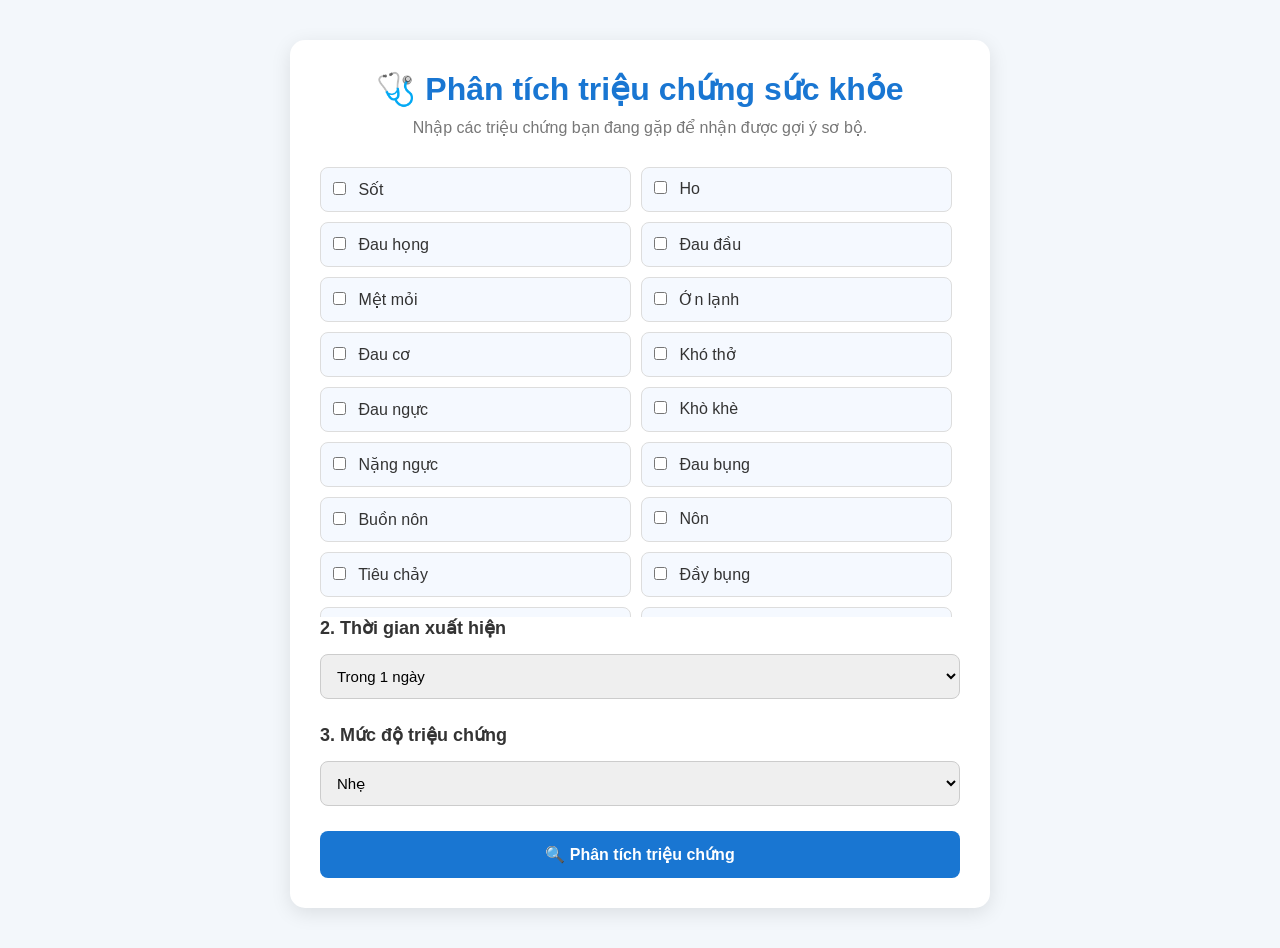
==== Phân tích triệu chứng/index.html @ 2ee9d718 "Add files via upload" ====
<!doctype html>
<html lang="vi">
  <head>
    <meta charset="UTF-8" />
    <meta name="viewport" content="width=device-width, initial-scale=1.0" />

    <title>Phân tích triệu chứng</title>

    <link rel="stylesheet" href="style.css" />
  </head>

  <body>
    <div class="container">
      <h1>🩺 Phân tích triệu chứng sức khỏe</h1>

      <p class="description">
        Nhập các triệu chứng bạn đang gặp để nhận được gợi ý sơ bộ.
      </p>

      <!-- Nhập triệu chứng -->
      <div class="symptoms">
        <label><input type="checkbox" value="sốt" /> Sốt</label>
        <label><input type="checkbox" value="ho" /> Ho</label>
        <label><input type="checkbox" value="đau họng" /> Đau họng</label>
        <label><input type="checkbox" value="đau đầu" /> Đau đầu</label>
        <label><input type="checkbox" value="mệt mỏi" /> Mệt mỏi</label>
        <label><input type="checkbox" value="ớn lạnh" /> Ớn lạnh</label>
        <label><input type="checkbox" value="đau cơ" /> Đau cơ</label>
        <label><input type="checkbox" value="khó thở" /> Khó thở</label>
        <label><input type="checkbox" value="đau ngực" /> Đau ngực</label>
        <label><input type="checkbox" value="khò khè" /> Khò khè</label>
        <label><input type="checkbox" value="nặng ngực" /> Nặng ngực</label>
        <label><input type="checkbox" value="đau bụng" /> Đau bụng</label>
        <label><input type="checkbox" value="buồn nôn" /> Buồn nôn</label>
        <label><input type="checkbox" value="nôn" /> Nôn</label>
        <label><input type="checkbox" value="tiêu chảy" /> Tiêu chảy</label>
        <label><input type="checkbox" value="đầy bụng" /> Đầy bụng</label>
        <label><input type="checkbox" value="chán ăn" /> Chán ăn</label>
        <label><input type="checkbox" value="táo bón" /> Táo bón</label>
        <label><input type="checkbox" value="ợ chua" /> Ợ chua</label>
        <label><input type="checkbox" value="ợ nóng" /> Ợ nóng</label>
        <label><input type="checkbox" value="vàng da" /> Vàng da</label>
        <label><input type="checkbox" value="tiểu buốt" /> Tiểu buốt</label>
        <label><input type="checkbox" value="tiểu ra máu" /> Tiểu ra máu</label>
        <label
          ><input type="checkbox" value="tiểu nhiều lần" /> Tiểu nhiều
          lần</label
        >
        <label
          ><input type="checkbox" value="đau bụng dưới" /> Đau bụng dưới</label
        >
        <label><input type="checkbox" value="sốt nhẹ" /> Sốt nhẹ</label>
        <label><input type="checkbox" value="nghẹt mũi" /> Nghẹt mũi</label>
        <label><input type="checkbox" value="sổ mũi" /> Sổ mũi</label>
        <label><input type="checkbox" value="đau mặt" /> Đau mặt</label>
        <label><input type="checkbox" value="đau khớp" /> Đau khớp</label>
        <label><input type="checkbox" value="sưng khớp" /> Sưng khớp</label>
        <label><input type="checkbox" value="cứng khớp" /> Cứng khớp</label>
        <label
          ><input type="checkbox" value="dễ gãy xương" /> Dễ gãy xương</label
        >
        <label><input type="checkbox" value="chóng mặt" /> Chóng mặt</label>
        <label><input type="checkbox" value="da xanh xao" /> Da xanh xao</label>
        <label
          ><input type="checkbox" value="khát nước nhiều" /> Khát nước
          nhiều</label
        >
        <label><input type="checkbox" value="mờ mắt" /> Mờ mắt</label>
        <label
          ><input type="checkbox" value="tim đập nhanh" /> Tim đập nhanh</label
        >
        <label
          ><input type="checkbox" value="yếu liệt tay chân" /> Yếu liệt tay
          chân</label
        >
        <label><input type="checkbox" value="nói khó" /> Nói khó</label>
        <label><input type="checkbox" value="méo miệng" /> Méo miệng</label>
        <label
          ><input type="checkbox" value="đau đầu dữ dội" /> Đau đầu dữ
          dội</label
        >
        <label><input type="checkbox" value="buồn bã" /> Buồn bã</label>
        <label><input type="checkbox" value="mất ngủ" /> Mất ngủ</label>
        <label
          ><input type="checkbox" value="mất hứng thú" /> Mất hứng thú</label
        >
        <label><input type="checkbox" value="bồn chồn" /> Bồn chồn</label>
        <label><input type="checkbox" value="ngứa" /> Ngứa</label>
        <label><input type="checkbox" value="phát ban" /> Phát ban</label>
        <label><input type="checkbox" value="đỏ da" /> Đỏ da</label>
        <label><input type="checkbox" value="khô da" /> Khô da</label>
        <label><input type="checkbox" value="mụn nước" /> Mụn nước</label>
        <label><input type="checkbox" value="đau rát" /> Đau rát</label>
        <label><input type="checkbox" value="da khô" /> Da khô</label>
        <label><input type="checkbox" value="rụng tóc" /> Rụng tóc</label>
        <label
          ><input type="checkbox" value="lạnh tay chân" /> Lạnh tay chân</label
        >
        <label><input type="checkbox" value="run tay" /> Run tay</label>
        <label><input type="checkbox" value="khó ngủ" /> Khó ngủ</label>
        <label><input type="checkbox" value="khàn tiếng" /> Khàn tiếng</label>
        <label><input type="checkbox" value="đau lưng" /> Đau lưng</label>
        <label><input type="checkbox" value="đau cổ" /> Đau cổ</label>
        <label><input type="checkbox" value="đau mắt" /> Đau mắt</label>
        <label><input type="checkbox" value="đau tai" /> Đau tai</label>
      </div>

      <!-- Thời gian -->
      <div class="section">
        <h2>2. Thời gian xuất hiện</h2>

        <select id="duration">
          <option value="1">Trong 1 ngày</option>
          <option value="2">2 - 3 ngày</option>
          <option value="4">4 - 7 ngày</option>
          <option value="8">Trên 7 ngày</option>
        </select>
      </div>

      <!-- Mức độ -->
      <div class="section">
        <h2>3. Mức độ triệu chứng</h2>

        <select id="severity">
          <option value="nhẹ">Nhẹ</option>
          <option value="vừa">Vừa</option>
          <option value="nặng">Nặng</option>
        </select>
      </div>

      <!-- Nút -->
      <button onclick="analyzeSymptoms()">🔍 Phân tích triệu chứng</button>

      <!-- Kết quả -->
      <div id="result" class="result"></div>
    </div>

    <script src="script.js"></script>
  </body>
</html>
---- Phân tích triệu chứng/style.css ----
* {
  margin: 0;
  padding: 0;
  box-sizing: border-box;
}

body {
  font-family: Arial, sans-serif;
  background: #f3f7fb;
  color: #333;
}

.container {
  width: 700px;
  max-width: 90%;
  margin: 40px auto;
  background: white;
  padding: 30px;
  border-radius: 15px;
  box-shadow: 0 5px 20px rgba(0, 0, 0, 0.1);
}

h1 {
  text-align: center;
  color: #1976d2;
  margin-bottom: 10px;
}

.description {
  text-align: center;
  color: #777;
  margin-bottom: 30px;
}

.section {
  margin-bottom: 25px;
}

.section h2 {
  font-size: 18px;
  margin-bottom: 15px;
  color: #333;
}

.symptoms {
  display: grid;
  grid-template-columns: 1fr 1fr;
  gap: 10px;
  max-height: 450px;
  overflow-y: auto;
  padding-right: 8px;
}

.symptoms label {
  padding: 12px;
  background: #f5f9ff;
  border: 1px solid #ddd;
  border-radius: 8px;
  cursor: pointer;
}

.symptoms label:hover {
  background: #e8f2ff;
}

input[type="checkbox"] {
  margin-right: 8px;
}

select {
  width: 100%;
  padding: 12px;
  border: 1px solid #ccc;
  border-radius: 8px;
  font-size: 15px;
}

button {
  width: 100%;
  padding: 14px;
  border: none;
  border-radius: 8px;
  background: #1976d2;
  color: white;
  font-size: 16px;
  font-weight: bold;
  cursor: pointer;
}

button:hover {
  background: #125ca3;
}

.result {
  margin-top: 25px;
  padding: 20px;
  background: #f5f9ff;
  border-radius: 10px;
  display: none;
}

.result h2 {
  color: #1976d2;
  margin-bottom: 15px;
}

.result h3 {
  margin-top: 15px;
  margin-bottom: 8px;
}

.result ul {
  margin-left: 20px;
}

.warning {
  margin-top: 20px;
  padding: 15px;
  background: #fff3cd;
  border-radius: 8px;
  color: #856404;
}
.reload {
  margin-top: 20px;
  width: 100%;
  padding: 12px;
  border: none;
  border-radius: 8px;
  background: #ff9800; /* màu cam nổi bật */
  color: white;
  font-size: 16px;
  font-weight: bold;
  cursor: pointer;
  transition: background 0.3s ease;
}

.reload:hover {
  background: #e68900; /* màu cam đậm hơn khi hover */
}
.disabled-symptom {
  opacity: 0.5;
  pointer-events: none;
  text-decoration: line-through; /* gạch ngang chữ */
}
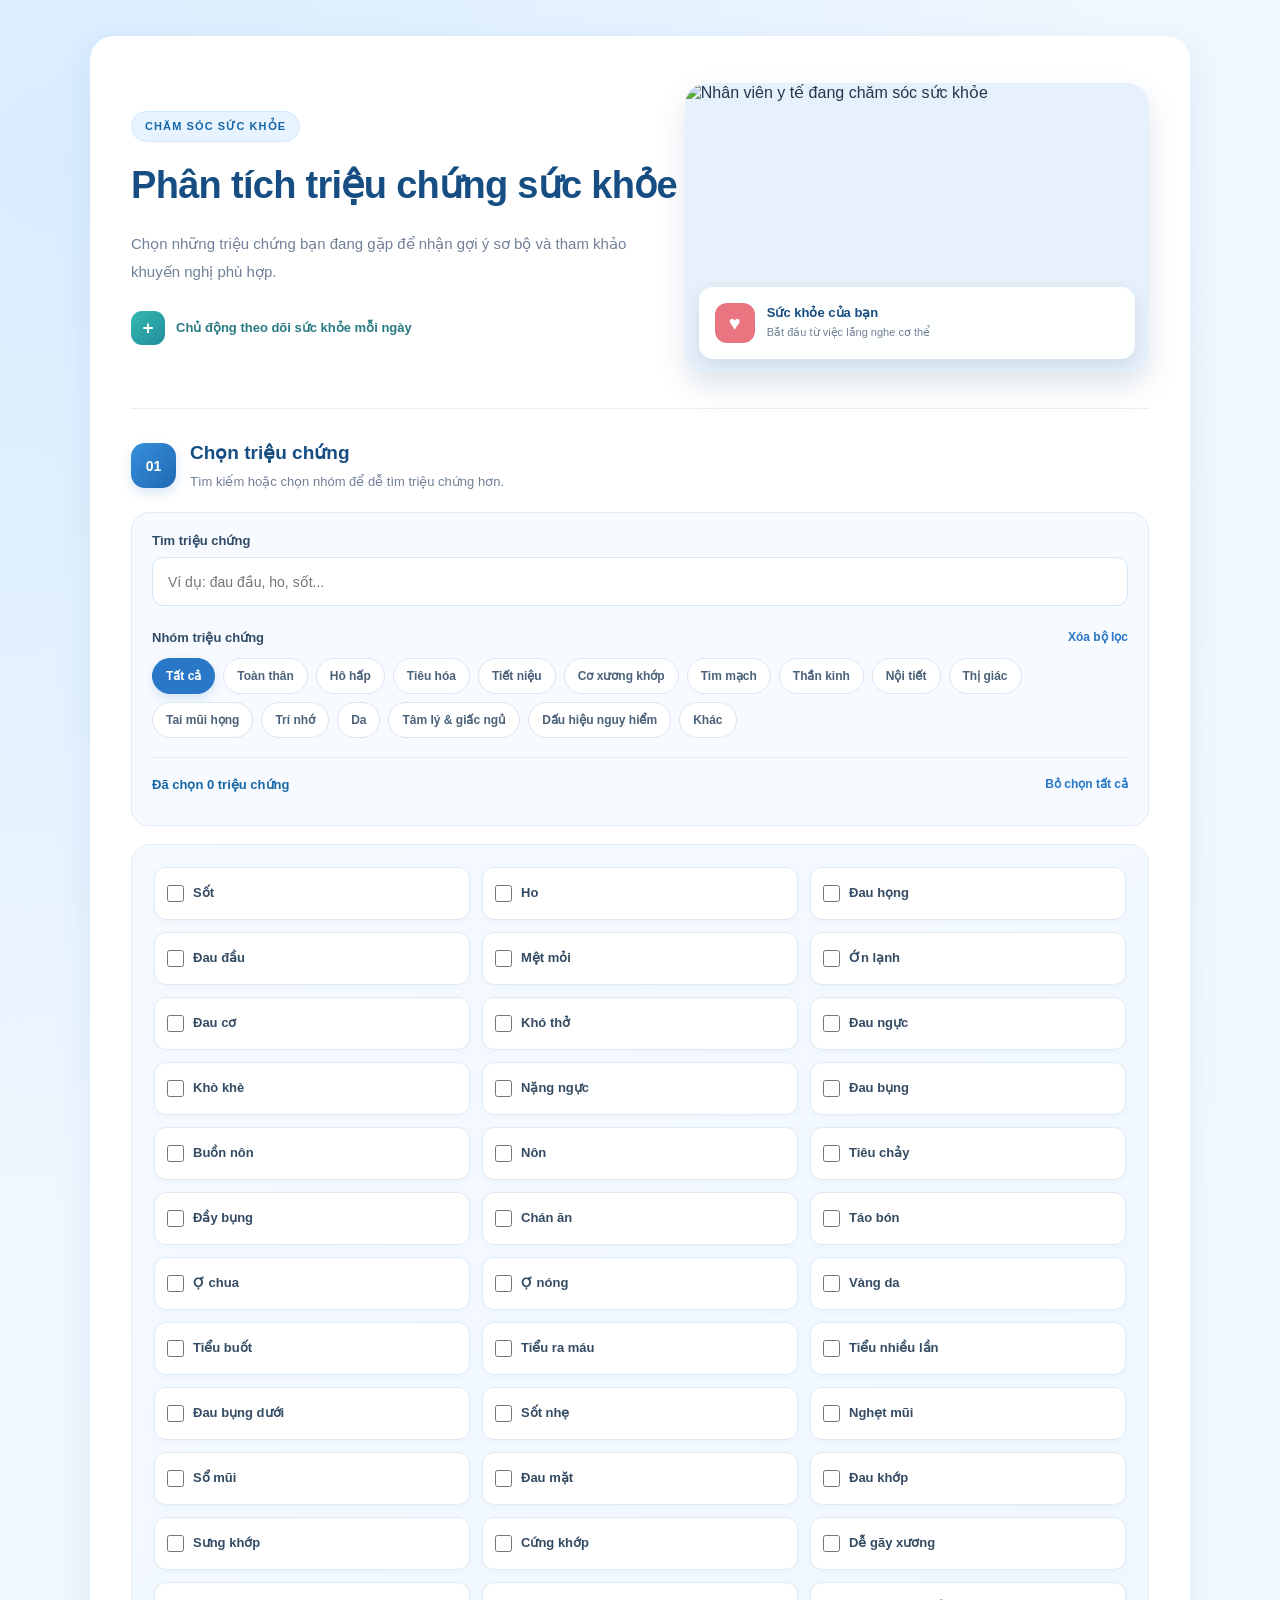
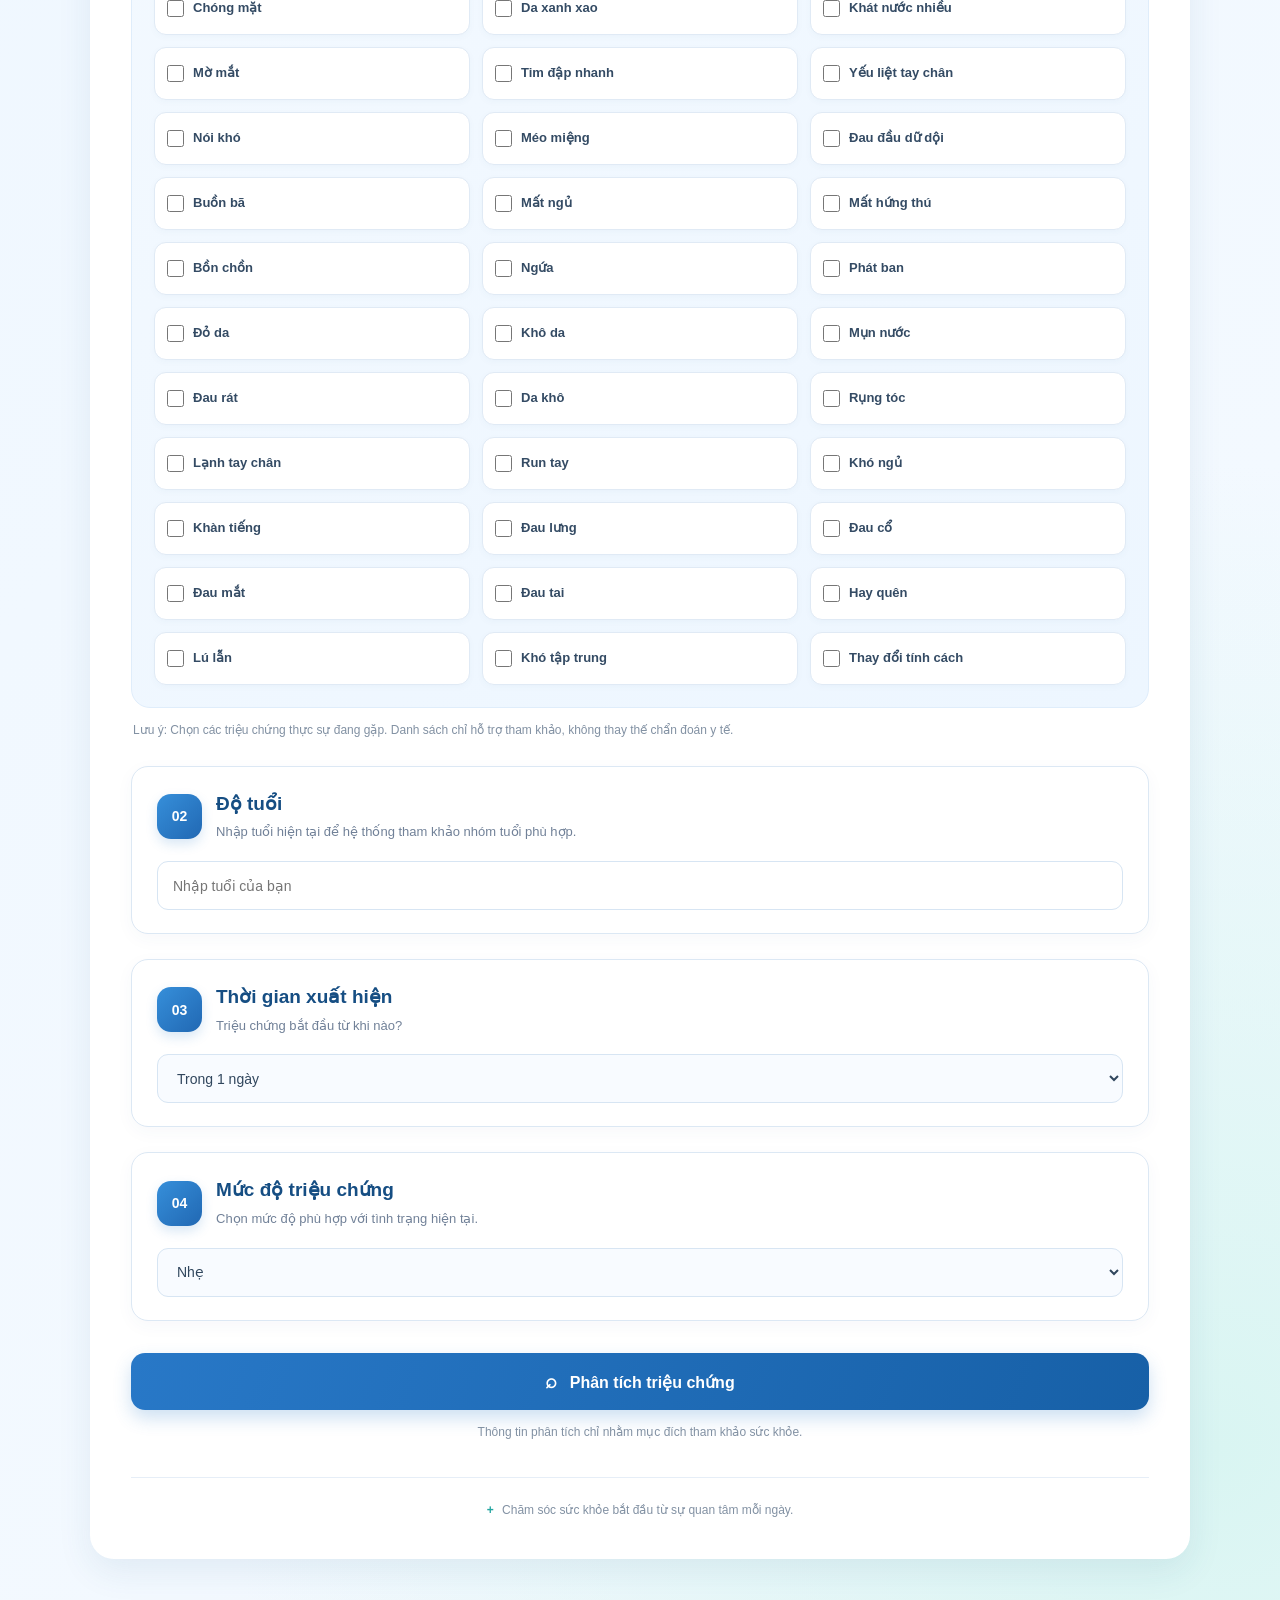
==== commit 22d1b44c: "Update symptom analysis and add introduction page" ====
--- a/Phân tích triệu chứng/index.html
+++ b/Phân tích triệu chứng/index.html
@@ -3,138 +3,661 @@
   <head>
     <meta charset="UTF-8" />
     <meta name="viewport" content="width=device-width, initial-scale=1.0" />
-
-    <title>Phân tích triệu chứng</title>
-
+    <title>Phân tích triệu chứng sức khỏe</title>
     <link rel="stylesheet" href="style.css" />
   </head>
+  <body>
+    <main class="container">
+      <section class="hero">
+        <div class="hero-content">
+          <span class="hero-badge">CHĂM SÓC SỨC KHỎE</span>
+          <h1>Phân tích triệu chứng sức khỏe</h1>
+          <p class="description">
+            Chọn những triệu chứng bạn đang gặp để nhận gợi ý sơ bộ và tham khảo
+            khuyến nghị phù hợp.
+          </p>
+          <div class="hero-note">
+            <span class="note-icon">+</span
+            ><span>Chủ động theo dõi sức khỏe mỗi ngày</span>
+          </div>
+        </div>
+        <div class="hero-image">
+          <img
+            src="https://images.unsplash.com/photo-1576091160399-112ba8d25d1d?auto=format&fit=crop&w=1000&q=85"
+            alt="Nhân viên y tế đang chăm sóc sức khỏe"
+          />
+          <div class="image-caption">
+            <span class="caption-icon">♥</span>
+            <div>
+              <strong>Sức khỏe của bạn</strong>
+              <p>Bắt đầu từ việc lắng nghe cơ thể</p>
+            </div>
+          </div>
+        </div>
+      </section>
 
-  <body>
-    <div class="container">
-      <h1>🩺 Phân tích triệu chứng sức khỏe</h1>
+      <section class="form-section" id="symptomSection">
+        <div class="section-heading">
+          <span class="heading-number">01</span>
+          <div>
+            <h2>Chọn triệu chứng</h2>
+            <p>Tìm kiếm hoặc chọn nhóm để dễ tìm triệu chứng hơn.</p>
+          </div>
+        </div>
+        <div class="symptom-tools">
+          <label class="search-label" for="symptomSearch"
+            >Tìm triệu chứng</label
+          >
+          <input
+            id="symptomSearch"
+            class="symptom-search"
+            type="search"
+            placeholder="Ví dụ: đau đầu, ho, sốt..."
+            autocomplete="off"
+          />
+          <div class="filter-heading">
+            <span>Nhóm triệu chứng</span
+            ><button type="button" id="clearFilters" class="text-button">
+              Xóa bộ lọc
+            </button>
+          </div>
+          <div
+            class="category-filters"
+            id="categoryFilters"
+            aria-label="Lọc theo nhóm triệu chứng"
+          >
+            <button
+              type="button"
+              class="category-chip active"
+              data-category="Tất cả"
+            >
+              Tất cả
+            </button>
+            <button
+              type="button"
+              class="category-chip"
+              data-category="Toàn thân"
+            >
+              Toàn thân
+            </button>
+            <button type="button" class="category-chip" data-category="Hô hấp">
+              Hô hấp
+            </button>
+            <button
+              type="button"
+              class="category-chip"
+              data-category="Tiêu hóa"
+            >
+              Tiêu hóa
+            </button>
+            <button
+              type="button"
+              class="category-chip"
+              data-category="Tiết niệu"
+            >
+              Tiết niệu
+            </button>
+            <button
+              type="button"
+              class="category-chip"
+              data-category="Cơ xương khớp"
+            >
+              Cơ xương khớp
+            </button>
+            <button
+              type="button"
+              class="category-chip"
+              data-category="Tim mạch"
+            >
+              Tim mạch
+            </button>
+            <button
+              type="button"
+              class="category-chip"
+              data-category="Thần kinh"
+            >
+              Thần kinh
+            </button>
+            <button
+              type="button"
+              class="category-chip"
+              data-category="Nội tiết"
+            >
+              Nội tiết
+            </button>
+            <button
+              type="button"
+              class="category-chip"
+              data-category="Thị giác"
+            >
+              Thị giác
+            </button>
+            <button
+              type="button"
+              class="category-chip"
+              data-category="Tai mũi họng"
+            >
+              Tai mũi họng
+            </button>
+            <button type="button" class="category-chip" data-category="Trí nhớ">
+              Trí nhớ
+            </button>
+            <button type="button" class="category-chip" data-category="Da">
+              Da
+            </button>
+            <button
+              type="button"
+              class="category-chip"
+              data-category="Tâm lý &amp; giấc ngủ"
+            >
+              Tâm lý &amp; giấc ngủ
+            </button>
+            <button
+              type="button"
+              class="category-chip"
+              data-category="Dấu hiệu nguy hiểm"
+            >
+              Dấu hiệu nguy hiểm
+            </button>
+            <button type="button" class="category-chip" data-category="Khác">
+              Khác
+            </button>
+          </div>
+          <div class="selection-summary">
+            <span id="selectedCount">Đã chọn 0 triệu chứng</span
+            ><button type="button" id="clearSelected" class="text-button">
+              Bỏ chọn tất cả
+            </button>
+          </div>
+          <div id="selectedTags" class="selected-tags" aria-live="polite"></div>
+        </div>
+        <div class="symptoms" id="symptomsList">
+          <label
+            class="symptom-card"
+            data-category="Toàn thân"
+            data-search="sốt"
+            ><input type="checkbox" value="sốt" /> <span>Sốt</span></label
+          >
+          <label class="symptom-card" data-category="Hô hấp" data-search="ho"
+            ><input type="checkbox" value="ho" /> <span>Ho</span></label
+          >
+          <label
+            class="symptom-card"
+            data-category="Hô hấp"
+            data-search="đau họng"
+            ><input type="checkbox" value="đau họng" />
+            <span>Đau họng</span></label
+          >
+          <label
+            class="symptom-card"
+            data-category="Thần kinh"
+            data-search="đau đầu"
+            ><input type="checkbox" value="đau đầu" />
+            <span>Đau đầu</span></label
+          >
+          <label
+            class="symptom-card"
+            data-category="Toàn thân"
+            data-search="mệt mỏi"
+            ><input type="checkbox" value="mệt mỏi" />
+            <span>Mệt mỏi</span></label
+          >
+          <label
+            class="symptom-card"
+            data-category="Toàn thân"
+            data-search="ớn lạnh"
+            ><input type="checkbox" value="ớn lạnh" />
+            <span>Ớn lạnh</span></label
+          >
+          <label
+            class="symptom-card"
+            data-category="Cơ xương khớp"
+            data-search="đau cơ"
+            ><input type="checkbox" value="đau cơ" /> <span>Đau cơ</span></label
+          >
+          <label
+            class="symptom-card"
+            data-category="Hô hấp"
+            data-search="khó thở"
+            ><input type="checkbox" value="khó thở" />
+            <span>Khó thở</span></label
+          >
+          <label
+            class="symptom-card"
+            data-category="Tim mạch"
+            data-search="đau ngực"
+            ><input type="checkbox" value="đau ngực" />
+            <span>Đau ngực</span></label
+          >
+          <label
+            class="symptom-card"
+            data-category="Hô hấp"
+            data-search="khò khè"
+            ><input type="checkbox" value="khò khè" />
+            <span>Khò khè</span></label
+          >
+          <label
+            class="symptom-card"
+            data-category="Hô hấp"
+            data-search="nặng ngực"
+            ><input type="checkbox" value="nặng ngực" />
+            <span>Nặng ngực</span></label
+          >
+          <label
+            class="symptom-card"
+            data-category="Tiêu hóa"
+            data-search="đau bụng"
+            ><input type="checkbox" value="đau bụng" />
+            <span>Đau bụng</span></label
+          >
+          <label
+            class="symptom-card"
+            data-category="Tiêu hóa"
+            data-search="buồn nôn"
+            ><input type="checkbox" value="buồn nôn" />
+            <span>Buồn nôn</span></label
+          >
+          <label class="symptom-card" data-category="Tiêu hóa" data-search="nôn"
+            ><input type="checkbox" value="nôn" /> <span>Nôn</span></label
+          >
+          <label
+            class="symptom-card"
+            data-category="Tiêu hóa"
+            data-search="tiêu chảy"
+            ><input type="checkbox" value="tiêu chảy" />
+            <span>Tiêu chảy</span></label
+          >
+          <label
+            class="symptom-card"
+            data-category="Tiêu hóa"
+            data-search="đầy bụng"
+            ><input type="checkbox" value="đầy bụng" />
+            <span>Đầy bụng</span></label
+          >
+          <label
+            class="symptom-card"
+            data-category="Tiêu hóa"
+            data-search="chán ăn"
+            ><input type="checkbox" value="chán ăn" />
+            <span>Chán ăn</span></label
+          >
+          <label
+            class="symptom-card"
+            data-category="Tiêu hóa"
+            data-search="táo bón"
+            ><input type="checkbox" value="táo bón" />
+            <span>Táo bón</span></label
+          >
+          <label
+            class="symptom-card"
+            data-category="Tiêu hóa"
+            data-search="ợ chua"
+            ><input type="checkbox" value="ợ chua" /> <span>Ợ chua</span></label
+          >
+          <label
+            class="symptom-card"
+            data-category="Tiêu hóa"
+            data-search="ợ nóng"
+            ><input type="checkbox" value="ợ nóng" /> <span>Ợ nóng</span></label
+          >
+          <label
+            class="symptom-card"
+            data-category="Toàn thân"
+            data-search="vàng da"
+            ><input type="checkbox" value="vàng da" />
+            <span>Vàng da</span></label
+          >
+          <label
+            class="symptom-card"
+            data-category="Tiết niệu"
+            data-search="tiểu buốt"
+            ><input type="checkbox" value="tiểu buốt" />
+            <span>Tiểu buốt</span></label
+          >
+          <label
+            class="symptom-card"
+            data-category="Tiết niệu"
+            data-search="tiểu ra máu"
+            ><input type="checkbox" value="tiểu ra máu" />
+            <span>Tiểu ra máu</span></label
+          >
+          <label
+            class="symptom-card"
+            data-category="Tiết niệu"
+            data-search="tiểu nhiều lần"
+            ><input type="checkbox" value="tiểu nhiều lần" />
+            <span>Tiểu nhiều lần</span></label
+          >
+          <label
+            class="symptom-card"
+            data-category="Tiết niệu"
+            data-search="đau bụng dưới"
+            ><input type="checkbox" value="đau bụng dưới" />
+            <span>Đau bụng dưới</span></label
+          >
+          <label
+            class="symptom-card"
+            data-category="Toàn thân"
+            data-search="sốt nhẹ"
+            ><input type="checkbox" value="sốt nhẹ" />
+            <span>Sốt nhẹ</span></label
+          >
+          <label
+            class="symptom-card"
+            data-category="Hô hấp"
+            data-search="nghẹt mũi"
+            ><input type="checkbox" value="nghẹt mũi" />
+            <span>Nghẹt mũi</span></label
+          >
+          <label
+            class="symptom-card"
+            data-category="Hô hấp"
+            data-search="sổ mũi"
+            ><input type="checkbox" value="sổ mũi" /> <span>Sổ mũi</span></label
+          >
+          <label
+            class="symptom-card"
+            data-category="Hô hấp"
+            data-search="đau mặt"
+            ><input type="checkbox" value="đau mặt" />
+            <span>Đau mặt</span></label
+          >
+          <label
+            class="symptom-card"
+            data-category="Cơ xương khớp"
+            data-search="đau khớp"
+            ><input type="checkbox" value="đau khớp" />
+            <span>Đau khớp</span></label
+          >
+          <label
+            class="symptom-card"
+            data-category="Cơ xương khớp"
+            data-search="sưng khớp"
+            ><input type="checkbox" value="sưng khớp" />
+            <span>Sưng khớp</span></label
+          >
+          <label
+            class="symptom-card"
+            data-category="Cơ xương khớp"
+            data-search="cứng khớp"
+            ><input type="checkbox" value="cứng khớp" />
+            <span>Cứng khớp</span></label
+          >
+          <label
+            class="symptom-card"
+            data-category="Cơ xương khớp"
+            data-search="dễ gãy xương"
+            ><input type="checkbox" value="dễ gãy xương" />
+            <span>Dễ gãy xương</span></label
+          >
+          <label
+            class="symptom-card"
+            data-category="Thần kinh"
+            data-search="chóng mặt"
+            ><input type="checkbox" value="chóng mặt" />
+            <span>Chóng mặt</span></label
+          >
+          <label
+            class="symptom-card"
+            data-category="Toàn thân"
+            data-search="da xanh xao"
+            ><input type="checkbox" value="da xanh xao" />
+            <span>Da xanh xao</span></label
+          >
+          <label
+            class="symptom-card"
+            data-category="Nội tiết"
+            data-search="khát nước nhiều"
+            ><input type="checkbox" value="khát nước nhiều" />
+            <span>Khát nước nhiều</span></label
+          >
+          <label
+            class="symptom-card"
+            data-category="Thị giác"
+            data-search="mờ mắt"
+            ><input type="checkbox" value="mờ mắt" /> <span>Mờ mắt</span></label
+          >
+          <label
+            class="symptom-card"
+            data-category="Tim mạch"
+            data-search="tim đập nhanh"
+            ><input type="checkbox" value="tim đập nhanh" />
+            <span>Tim đập nhanh</span></label
+          >
+          <label
+            class="symptom-card"
+            data-category="Dấu hiệu nguy hiểm"
+            data-search="yếu liệt tay chân"
+            ><input type="checkbox" value="yếu liệt tay chân" />
+            <span>Yếu liệt tay chân</span></label
+          >
+          <label
+            class="symptom-card"
+            data-category="Dấu hiệu nguy hiểm"
+            data-search="nói khó"
+            ><input type="checkbox" value="nói khó" />
+            <span>Nói khó</span></label
+          >
+          <label
+            class="symptom-card"
+            data-category="Dấu hiệu nguy hiểm"
+            data-search="méo miệng"
+            ><input type="checkbox" value="méo miệng" />
+            <span>Méo miệng</span></label
+          >
+          <label
+            class="symptom-card"
+            data-category="Dấu hiệu nguy hiểm"
+            data-search="đau đầu dữ dội"
+            ><input type="checkbox" value="đau đầu dữ dội" />
+            <span>Đau đầu dữ dội</span></label
+          >
+          <label
+            class="symptom-card"
+            data-category="Tâm lý & giấc ngủ"
+            data-search="buồn bã"
+            ><input type="checkbox" value="buồn bã" />
+            <span>Buồn bã</span></label
+          >
+          <label
+            class="symptom-card"
+            data-category="Tâm lý & giấc ngủ"
+            data-search="mất ngủ"
+            ><input type="checkbox" value="mất ngủ" />
+            <span>Mất ngủ</span></label
+          >
+          <label
+            class="symptom-card"
+            data-category="Tâm lý & giấc ngủ"
+            data-search="mất hứng thú"
+            ><input type="checkbox" value="mất hứng thú" />
+            <span>Mất hứng thú</span></label
+          >
+          <label
+            class="symptom-card"
+            data-category="Tâm lý & giấc ngủ"
+            data-search="bồn chồn"
+            ><input type="checkbox" value="bồn chồn" />
+            <span>Bồn chồn</span></label
+          >
+          <label class="symptom-card" data-category="Da" data-search="ngứa"
+            ><input type="checkbox" value="ngứa" /> <span>Ngứa</span></label
+          >
+          <label class="symptom-card" data-category="Da" data-search="phát ban"
+            ><input type="checkbox" value="phát ban" />
+            <span>Phát ban</span></label
+          >
+          <label class="symptom-card" data-category="Da" data-search="đỏ da"
+            ><input type="checkbox" value="đỏ da" /> <span>Đỏ da</span></label
+          >
+          <label class="symptom-card" data-category="Da" data-search="khô da"
+            ><input type="checkbox" value="khô da" /> <span>Khô da</span></label
+          >
+          <label class="symptom-card" data-category="Da" data-search="mụn nước"
+            ><input type="checkbox" value="mụn nước" />
+            <span>Mụn nước</span></label
+          >
+          <label class="symptom-card" data-category="Da" data-search="đau rát"
+            ><input type="checkbox" value="đau rát" />
+            <span>Đau rát</span></label
+          >
+          <label class="symptom-card" data-category="Da" data-search="da khô"
+            ><input type="checkbox" value="da khô" /> <span>Da khô</span></label
+          >
+          <label class="symptom-card" data-category="Da" data-search="rụng tóc"
+            ><input type="checkbox" value="rụng tóc" />
+            <span>Rụng tóc</span></label
+          >
+          <label
+            class="symptom-card"
+            data-category="Toàn thân"
+            data-search="lạnh tay chân"
+            ><input type="checkbox" value="lạnh tay chân" />
+            <span>Lạnh tay chân</span></label
+          >
+          <label
+            class="symptom-card"
+            data-category="Thần kinh"
+            data-search="run tay"
+            ><input type="checkbox" value="run tay" />
+            <span>Run tay</span></label
+          >
+          <label
+            class="symptom-card"
+            data-category="Tâm lý & giấc ngủ"
+            data-search="khó ngủ"
+            ><input type="checkbox" value="khó ngủ" />
+            <span>Khó ngủ</span></label
+          >
+          <label
+            class="symptom-card"
+            data-category="Hô hấp"
+            data-search="khàn tiếng"
+            ><input type="checkbox" value="khàn tiếng" />
+            <span>Khàn tiếng</span></label
+          >
+          <label
+            class="symptom-card"
+            data-category="Cơ xương khớp"
+            data-search="đau lưng"
+            ><input type="checkbox" value="đau lưng" />
+            <span>Đau lưng</span></label
+          >
+          <label
+            class="symptom-card"
+            data-category="Cơ xương khớp"
+            data-search="đau cổ"
+            ><input type="checkbox" value="đau cổ" /> <span>Đau cổ</span></label
+          >
+          <label
+            class="symptom-card"
+            data-category="Thị giác"
+            data-search="đau mắt"
+            ><input type="checkbox" value="đau mắt" />
+            <span>Đau mắt</span></label
+          >
+          <label
+            class="symptom-card"
+            data-category="Tai mũi họng"
+            data-search="đau tai"
+            ><input type="checkbox" value="đau tai" />
+            <span>Đau tai</span></label
+          >
+          <label
+            class="symptom-card"
+            data-category="Trí nhớ"
+            data-search="hay quên"
+            ><input type="checkbox" value="hay quên" />
+            <span>Hay quên</span></label
+          >
+          <label
+            class="symptom-card"
+            data-category="Trí nhớ"
+            data-search="lú lẫn"
+            ><input type="checkbox" value="lú lẫn" /> <span>Lú lẫn</span></label
+          >
+          <label
+            class="symptom-card"
+            data-category="Trí nhớ"
+            data-search="khó tập trung"
+            ><input type="checkbox" value="khó tập trung" />
+            <span>Khó tập trung</span></label
+          >
+          <label
+            class="symptom-card"
+            data-category="Trí nhớ"
+            data-search="thay đổi tính cách"
+            ><input type="checkbox" value="thay đổi tính cách" />
+            <span>Thay đổi tính cách</span></label
+          >
+        </div>
+        <p id="noSymptomsFound" class="empty-search" hidden>
+          Không tìm thấy triệu chứng phù hợp. Hãy thử từ khóa khác hoặc chọn
+          nhóm “Tất cả”.
+        </p>
+        <p class="symptom-help">
+          Lưu ý: Chọn các triệu chứng thực sự đang gặp. Danh sách chỉ hỗ trợ
+          tham khảo, không thay thế chẩn đoán y tế.
+        </p>
+      </section>
 
-      <p class="description">
-        Nhập các triệu chứng bạn đang gặp để nhận được gợi ý sơ bộ.
-      </p>
-
-      <!-- Nhập triệu chứng -->
-      <div class="symptoms">
-        <label><input type="checkbox" value="sốt" /> Sốt</label>
-        <label><input type="checkbox" value="ho" /> Ho</label>
-        <label><input type="checkbox" value="đau họng" /> Đau họng</label>
-        <label><input type="checkbox" value="đau đầu" /> Đau đầu</label>
-        <label><input type="checkbox" value="mệt mỏi" /> Mệt mỏi</label>
-        <label><input type="checkbox" value="ớn lạnh" /> Ớn lạnh</label>
-        <label><input type="checkbox" value="đau cơ" /> Đau cơ</label>
-        <label><input type="checkbox" value="khó thở" /> Khó thở</label>
-        <label><input type="checkbox" value="đau ngực" /> Đau ngực</label>
-        <label><input type="checkbox" value="khò khè" /> Khò khè</label>
-        <label><input type="checkbox" value="nặng ngực" /> Nặng ngực</label>
-        <label><input type="checkbox" value="đau bụng" /> Đau bụng</label>
-        <label><input type="checkbox" value="buồn nôn" /> Buồn nôn</label>
-        <label><input type="checkbox" value="nôn" /> Nôn</label>
-        <label><input type="checkbox" value="tiêu chảy" /> Tiêu chảy</label>
-        <label><input type="checkbox" value="đầy bụng" /> Đầy bụng</label>
-        <label><input type="checkbox" value="chán ăn" /> Chán ăn</label>
-        <label><input type="checkbox" value="táo bón" /> Táo bón</label>
-        <label><input type="checkbox" value="ợ chua" /> Ợ chua</label>
-        <label><input type="checkbox" value="ợ nóng" /> Ợ nóng</label>
-        <label><input type="checkbox" value="vàng da" /> Vàng da</label>
-        <label><input type="checkbox" value="tiểu buốt" /> Tiểu buốt</label>
-        <label><input type="checkbox" value="tiểu ra máu" /> Tiểu ra máu</label>
-        <label
-          ><input type="checkbox" value="tiểu nhiều lần" /> Tiểu nhiều
-          lần</label
-        >
-        <label
-          ><input type="checkbox" value="đau bụng dưới" /> Đau bụng dưới</label
-        >
-        <label><input type="checkbox" value="sốt nhẹ" /> Sốt nhẹ</label>
-        <label><input type="checkbox" value="nghẹt mũi" /> Nghẹt mũi</label>
-        <label><input type="checkbox" value="sổ mũi" /> Sổ mũi</label>
-        <label><input type="checkbox" value="đau mặt" /> Đau mặt</label>
-        <label><input type="checkbox" value="đau khớp" /> Đau khớp</label>
-        <label><input type="checkbox" value="sưng khớp" /> Sưng khớp</label>
-        <label><input type="checkbox" value="cứng khớp" /> Cứng khớp</label>
-        <label
-          ><input type="checkbox" value="dễ gãy xương" /> Dễ gãy xương</label
-        >
-        <label><input type="checkbox" value="chóng mặt" /> Chóng mặt</label>
-        <label><input type="checkbox" value="da xanh xao" /> Da xanh xao</label>
-        <label
-          ><input type="checkbox" value="khát nước nhiều" /> Khát nước
-          nhiều</label
-        >
-        <label><input type="checkbox" value="mờ mắt" /> Mờ mắt</label>
-        <label
-          ><input type="checkbox" value="tim đập nhanh" /> Tim đập nhanh</label
-        >
-        <label
-          ><input type="checkbox" value="yếu liệt tay chân" /> Yếu liệt tay
-          chân</label
-        >
-        <label><input type="checkbox" value="nói khó" /> Nói khó</label>
-        <label><input type="checkbox" value="méo miệng" /> Méo miệng</label>
-        <label
-          ><input type="checkbox" value="đau đầu dữ dội" /> Đau đầu dữ
-          dội</label
-        >
-        <label><input type="checkbox" value="buồn bã" /> Buồn bã</label>
-        <label><input type="checkbox" value="mất ngủ" /> Mất ngủ</label>
-        <label
-          ><input type="checkbox" value="mất hứng thú" /> Mất hứng thú</label
-        >
-        <label><input type="checkbox" value="bồn chồn" /> Bồn chồn</label>
-        <label><input type="checkbox" value="ngứa" /> Ngứa</label>
-        <label><input type="checkbox" value="phát ban" /> Phát ban</label>
-        <label><input type="checkbox" value="đỏ da" /> Đỏ da</label>
-        <label><input type="checkbox" value="khô da" /> Khô da</label>
-        <label><input type="checkbox" value="mụn nước" /> Mụn nước</label>
-        <label><input type="checkbox" value="đau rát" /> Đau rát</label>
-        <label><input type="checkbox" value="da khô" /> Da khô</label>
-        <label><input type="checkbox" value="rụng tóc" /> Rụng tóc</label>
-        <label
-          ><input type="checkbox" value="lạnh tay chân" /> Lạnh tay chân</label
-        >
-        <label><input type="checkbox" value="run tay" /> Run tay</label>
-        <label><input type="checkbox" value="khó ngủ" /> Khó ngủ</label>
-        <label><input type="checkbox" value="khàn tiếng" /> Khàn tiếng</label>
-        <label><input type="checkbox" value="đau lưng" /> Đau lưng</label>
-        <label><input type="checkbox" value="đau cổ" /> Đau cổ</label>
-        <label><input type="checkbox" value="đau mắt" /> Đau mắt</label>
-        <label><input type="checkbox" value="đau tai" /> Đau tai</label>
-      </div>
-
-      <!-- Thời gian -->
-      <div class="section">
-        <h2>2. Thời gian xuất hiện</h2>
-
+      <section class="section">
+        <div class="section-heading">
+          <span class="heading-number">02</span>
+          <div>
+            <h2>Độ tuổi</h2>
+            <p>Nhập tuổi hiện tại để hệ thống tham khảo nhóm tuổi phù hợp.</p>
+          </div>
+        </div>
+        <input
+          type="number"
+          id="age"
+          min="0"
+          max="120"
+          placeholder="Nhập tuổi của bạn"
+          required
+        />
+      </section>
+      <section class="section">
+        <div class="section-heading">
+          <span class="heading-number">03</span>
+          <div>
+            <h2>Thời gian xuất hiện</h2>
+            <p>Triệu chứng bắt đầu từ khi nào?</p>
+          </div>
+        </div>
         <select id="duration">
           <option value="1">Trong 1 ngày</option>
           <option value="2">2 - 3 ngày</option>
           <option value="4">4 - 7 ngày</option>
           <option value="8">Trên 7 ngày</option>
         </select>
-      </div>
-
-      <!-- Mức độ -->
-      <div class="section">
-        <h2>3. Mức độ triệu chứng</h2>
-
+      </section>
+      <section class="section">
+        <div class="section-heading">
+          <span class="heading-number">04</span>
+          <div>
+            <h2>Mức độ triệu chứng</h2>
+            <p>Chọn mức độ phù hợp với tình trạng hiện tại.</p>
+          </div>
+        </div>
         <select id="severity">
           <option value="nhẹ">Nhẹ</option>
           <option value="vừa">Vừa</option>
           <option value="nặng">Nặng</option>
         </select>
-      </div>
-
-      <!-- Nút -->
-      <button onclick="analyzeSymptoms()">🔍 Phân tích triệu chứng</button>
-
-      <!-- Kết quả -->
-      <div id="result" class="result"></div>
-    </div>
-
+      </section>
+      <button class="analyze-button" id="analyzeButton" type="button">
+        <span>⌕</span> Phân tích triệu chứng
+      </button>
+      <p class="privacy-note">
+        Thông tin phân tích chỉ nhằm mục đích tham khảo sức khỏe.
+      </p>
+      <div id="result" class="result" aria-live="polite"></div>
+      <footer class="page-footer">
+        <span>+</span> Chăm sóc sức khỏe bắt đầu từ sự quan tâm mỗi ngày.
+      </footer>
+    </main>
     <script src="script.js"></script>
   </body>
 </html>
--- a/Phân tích triệu chứng/style.css
+++ b/Phân tích triệu chứng/style.css
@@ -1,144 +1,855 @@
+/* =====================================
+   1. THIẾT LẬP CHUNG
+===================================== */
+
+:root {
+  --blue-dark: #164e83;
+  --blue-main: #2878c7;
+  --blue-light: #eaf4ff;
+  --teal: #25a6a1;
+  --text-main: #23364d;
+  --text-muted: #718198;
+  --border: #dce8f4;
+  --shadow: 0 12px 35px rgba(38, 87, 135, 0.09);
+}
+
 * {
+  box-sizing: border-box;
+}
+
+html {
+  scroll-behavior: smooth;
+}
+
+body {
   margin: 0;
-  padding: 0;
-  box-sizing: border-box;
-}
-
-body {
-  font-family: Arial, sans-serif;
-  background: #f3f7fb;
-  color: #333;
-}
+  min-height: 100vh;
+  padding: 36px 20px 50px;
+  font-family: "Segoe UI", Arial, sans-serif;
+  color: var(--text-main);
+  background:
+    radial-gradient(circle at 5% 5%, #d9ecff 0, transparent 32%),
+    radial-gradient(circle at 95% 95%, #d9f5f2 0, transparent 30%),
+    linear-gradient(135deg, #edf6ff, #f5faff);
+}
+
+/* =====================================
+   2. KHUNG CHÍNH
+===================================== */
 
 .container {
-  width: 700px;
-  max-width: 90%;
-  margin: 40px auto;
-  background: white;
-  padding: 30px;
-  border-radius: 15px;
-  box-shadow: 0 5px 20px rgba(0, 0, 0, 0.1);
-}
-
-h1 {
-  text-align: center;
-  color: #1976d2;
-  margin-bottom: 10px;
+  width: 100%;
+  max-width: 1100px;
+  margin: 0 auto;
+  padding: 36px 40px;
+  background: #fff;
+  border: 1px solid rgba(255, 255, 255, 0.9);
+  border-radius: 24px;
+  box-shadow: var(--shadow);
+  animation: appear 0.5s ease both;
+}
+
+/* =====================================
+   3. KHU VỰC GIỚI THIỆU VÀ ẢNH
+===================================== */
+
+.hero {
+  display: grid;
+  grid-template-columns: 1fr 0.9fr;
+  align-items: center;
+  gap: 38px;
+  padding: 10px 0 35px;
+  margin-bottom: 30px;
+  border-bottom: 1px solid #e6eef7;
+}
+
+.hero-content {
+  min-width: 0;
+}
+
+.hero-badge {
+  display: inline-block;
+  margin-bottom: 17px;
+  padding: 8px 13px;
+  color: #1767a6;
+  background: #e7f3ff;
+  border: 1px solid #d3e8fb;
+  border-radius: 30px;
+  font-size: 11px;
+  font-weight: 800;
+  letter-spacing: 1.1px;
+}
+
+.hero h1 {
+  margin: 0 0 17px;
+  color: var(--blue-dark);
+  font-size: clamp(28px, 3vw, 38px);
+  line-height: 1.4;
+  letter-spacing: -0.7px;
+  white-space: nowrap;
 }
 
 .description {
-  text-align: center;
-  color: #777;
-  margin-bottom: 30px;
-}
-
+  margin: 0;
+  color: var(--text-muted);
+  font-size: 15px;
+  line-height: 1.9;
+}
+
+.hero-note {
+  display: flex;
+  align-items: center;
+  gap: 11px;
+  margin-top: 24px;
+  color: #287b83;
+  font-size: 13px;
+  font-weight: 650;
+}
+
+.note-icon {
+  display: grid;
+  place-items: center;
+  width: 34px;
+  height: 34px;
+  flex-shrink: 0;
+  color: #fff;
+  background: linear-gradient(135deg, #35b9b0, #218d9c);
+  border-radius: 11px;
+  font-size: 19px;
+}
+
+.hero-image {
+  position: relative;
+  min-width: 0;
+}
+
+.hero-image > img {
+  display: block;
+  width: 100%;
+  height: 290px;
+  object-fit: cover;
+  object-position: center;
+  background: #e7f1fb;
+  border-radius: 22px;
+  box-shadow: 0 13px 30px rgba(32, 79, 125, 0.14);
+}
+
+.image-caption {
+  position: absolute;
+  right: 14px;
+  bottom: 14px;
+  left: 14px;
+  display: flex;
+  align-items: center;
+  gap: 12px;
+  padding: 15px;
+  background: rgba(255, 255, 255, 0.95);
+  border: 1px solid rgba(255, 255, 255, 0.8);
+  border-radius: 14px;
+  box-shadow: 0 6px 18px rgba(22, 54, 88, 0.12);
+}
+
+.caption-icon {
+  display: grid;
+  place-items: center;
+  width: 40px;
+  height: 40px;
+  flex-shrink: 0;
+  color: #fff;
+  background: #e97580;
+  border-radius: 12px;
+  font-size: 20px;
+}
+
+.image-caption strong {
+  display: block;
+  margin-bottom: 4px;
+  color: var(--blue-dark);
+  font-size: 13px;
+}
+
+.image-caption p {
+  margin: 0;
+  color: var(--text-muted);
+  font-size: 11px;
+  line-height: 1.5;
+}
+
+/* =====================================
+   4. TIÊU ĐỀ CÁC PHẦN
+===================================== */
+
+.form-section,
 .section {
-  margin-bottom: 25px;
-}
-
-.section h2 {
-  font-size: 18px;
-  margin-bottom: 15px;
-  color: #333;
-}
+  margin: 25px 0;
+}
+
+.section-heading {
+  display: flex;
+  align-items: center;
+  gap: 14px;
+  margin-bottom: 20px;
+}
+
+.heading-number {
+  display: grid;
+  place-items: center;
+  width: 45px;
+  height: 45px;
+  flex-shrink: 0;
+  color: #fff;
+  background: linear-gradient(135deg, #368fda, #2168b3);
+  border-radius: 14px;
+  box-shadow: 0 5px 12px rgba(40, 120, 199, 0.18);
+  font-size: 14px;
+  font-weight: 800;
+}
+
+.section-heading h2 {
+  margin: 0 0 5px;
+  color: var(--blue-dark);
+  font-size: 19px;
+  line-height: 1.45;
+}
+
+.section-heading p {
+  margin: 0;
+  color: var(--text-muted);
+  font-size: 13px;
+  line-height: 1.6;
+}
+
+/* =====================================
+   5. LƯỚI TRIỆU CHỨNG
+===================================== */
 
 .symptoms {
   display: grid;
-  grid-template-columns: 1fr 1fr;
-  gap: 10px;
-  max-height: 450px;
-  overflow-y: auto;
-  padding-right: 8px;
+  grid-template-columns: repeat(4, minmax(0, 1fr));
+  gap: 12px;
+  padding: 22px;
+  background: linear-gradient(145deg, #f5faff, #edf6ff);
+  border: 1px solid #dfedfb;
+  border-radius: 19px;
 }
 
 .symptoms label {
+  display: flex;
+  align-items: center;
+  justify-content: flex-start;
+  gap: 9px;
+  min-width: 0;
+  min-height: 53px;
   padding: 12px;
-  background: #f5f9ff;
-  border: 1px solid #ddd;
-  border-radius: 8px;
+  color: #344b64;
+  background: #fff;
+  border: 1px solid #e0eaf5;
+  border-radius: 12px;
+  box-shadow: 0 2px 7px rgba(44, 88, 133, 0.03);
+  font-size: 13px;
+  font-weight: 600;
+  line-height: 1.45;
+  overflow-wrap: anywhere;
   cursor: pointer;
+  transition: 0.2s ease;
 }
 
 .symptoms label:hover {
-  background: #e8f2ff;
-}
-
-input[type="checkbox"] {
+  background: #f0f7ff;
+  border-color: #8dbce9;
+  box-shadow: 0 5px 13px rgba(40, 120, 199, 0.09);
+  transform: translateY(-2px);
+}
+
+.symptoms input[type="checkbox"] {
+  width: 17px;
+  height: 17px;
+  flex: 0 0 17px;
+  margin: 0;
+  accent-color: var(--blue-main);
+  cursor: pointer;
+}
+
+.symptoms label:has(input:checked) {
+  color: #14569a;
+  background: #e5f2ff;
+  border-color: #65a5e6;
+}
+
+.symptoms label.disabled-symptom {
+  color: #9aa6b4;
+  background: #edf0f4;
+  border-color: #e0e4e9;
+  opacity: 0.7;
+  cursor: not-allowed;
+}
+
+.symptoms label.disabled-symptom:hover {
+  transform: none;
+}
+
+.symptoms label.disabled-symptom input {
+  cursor: not-allowed;
+}
+
+/* =====================================
+   6. THỜI GIAN VÀ MỨC ĐỘ
+===================================== */
+
+.section {
+  padding: 23px 25px;
+  background: #fff;
+  border: 1px solid var(--border);
+  border-radius: 17px;
+  box-shadow: 0 5px 18px rgba(42, 88, 135, 0.04);
+}
+
+.section .section-heading {
+  margin-bottom: 18px;
+}
+
+.section select {
+  display: block;
+  width: 100%;
+  min-height: 49px;
+  padding: 12px 15px;
+  color: #30465d;
+  background: #f8fbff;
+  border: 1px solid #d7e5f3;
+  border-radius: 11px;
+  outline: none;
+  font-family: inherit;
+  font-size: 14px;
+  cursor: pointer;
+  transition: 0.2s ease;
+}
+
+.section select:hover {
+  border-color: #8cbbe7;
+}
+
+.section select:focus {
+  border-color: var(--blue-main);
+  box-shadow: 0 0 0 4px rgba(40, 120, 199, 0.12);
+}
+
+/* =====================================
+   7. NÚT PHÂN TÍCH
+===================================== */
+
+.analyze-button {
+  display: block;
+  width: 100%;
+  min-height: 57px;
+  margin: 32px 0 12px;
+  padding: 15px 24px;
+  color: #fff;
+  background: linear-gradient(110deg, #2878c7, #1760a7);
+  border: none;
+  border-radius: 14px;
+  box-shadow: 0 8px 18px rgba(40, 120, 199, 0.23);
+  font-family: inherit;
+  font-size: 16px;
+  font-weight: 750;
+  cursor: pointer;
+  transition: 0.2s ease;
+}
+
+.analyze-button span {
   margin-right: 8px;
-}
-
-select {
+  font-size: 20px;
+}
+
+.analyze-button:hover {
+  filter: brightness(1.07);
+  box-shadow: 0 12px 25px rgba(40, 120, 199, 0.28);
+  transform: translateY(-2px);
+}
+
+.analyze-button:active {
+  transform: translateY(0);
+}
+
+.privacy-note {
+  margin: 12px 0 30px;
+  color: #8291a3;
+  font-size: 12px;
+  line-height: 1.7;
+  text-align: center;
+}
+
+/* =====================================
+   8. KẾT QUẢ PHÂN TÍCH
+===================================== */
+
+.result {
+  display: none;
+  margin-top: 28px;
+  padding: 28px;
+  color: var(--text-main);
+  background: linear-gradient(145deg, #fff, #f4f9ff);
+  border: 1px solid #dce9f7;
+  border-top: 4px solid var(--blue-main);
+  border-radius: 19px;
+  box-shadow: var(--shadow);
+  overflow-wrap: anywhere;
+  scroll-margin-top: 24px;
+  animation: resultIn 0.35s ease both;
+}
+
+.result h2 {
+  margin: 0 0 20px;
+  padding-bottom: 15px;
+  color: var(--blue-dark);
+  border-bottom: 1px solid #e1ebf5;
+  font-size: 23px;
+  line-height: 1.5;
+}
+
+.result h3 {
+  margin: 22px 0 12px;
+  color: #1f609d;
+  font-size: 17px;
+  line-height: 1.6;
+}
+
+.result p {
+  margin: 12px 0;
+  color: #40556b;
+  font-size: 14px;
+  line-height: 1.9;
+}
+
+.result strong {
+  color: #174f83;
+  font-weight: 750;
+}
+
+.warning {
+  margin-top: 18px;
+  padding: 16px 18px;
+  color: #76521d;
+  background: #fff8e9;
+  border: 1px solid #f6dfad;
+  border-left: 5px solid #f0ad35;
+  border-radius: 12px;
+  font-size: 13px;
+  line-height: 1.8;
+}
+
+.reload {
+  display: block;
   width: 100%;
-  padding: 12px;
-  border: 1px solid #ccc;
-  border-radius: 8px;
+  min-height: 49px;
+  margin-top: 24px;
+  padding: 13px 20px;
+  color: #fff;
+  background: linear-gradient(110deg, #25a6a1, #188b92);
+  border: none;
+  border-radius: 12px;
+  box-shadow: 0 6px 15px rgba(37, 166, 161, 0.18);
+  font-family: inherit;
   font-size: 15px;
-}
-
-button {
+  font-weight: 700;
+  cursor: pointer;
+  transition: 0.2s ease;
+}
+
+.reload:hover {
+  box-shadow: 0 9px 20px rgba(37, 166, 161, 0.26);
+  transform: translateY(-2px);
+}
+
+/* =====================================
+   9. CHÂN TRANG
+===================================== */
+
+.page-footer {
+  margin-top: 35px;
+  padding-top: 22px;
+  color: #8291a3;
+  border-top: 1px solid #e6eef7;
+  font-size: 12px;
+  line-height: 1.8;
+  text-align: center;
+}
+
+.page-footer span {
+  margin-right: 5px;
+  color: var(--teal);
+  font-weight: 800;
+}
+
+/* =====================================
+   10. HIỆU ỨNG
+===================================== */
+
+@keyframes appear {
+  from {
+    opacity: 0;
+    transform: translateY(12px);
+  }
+
+  to {
+    opacity: 1;
+    transform: translateY(0);
+  }
+}
+
+@keyframes resultIn {
+  from {
+    opacity: 0;
+    transform: translateY(10px);
+  }
+
+  to {
+    opacity: 1;
+    transform: translateY(0);
+  }
+}
+
+/* =====================================
+   11. TABLET
+===================================== */
+
+@media (max-width: 900px) {
+  body {
+    padding: 24px 15px 35px;
+  }
+
+  .container {
+    padding: 28px 24px;
+  }
+
+  .hero {
+    gap: 24px;
+  }
+
+  .hero-image > img {
+    height: 250px;
+  }
+
+  .symptoms {
+    grid-template-columns: repeat(3, minmax(0, 1fr));
+    gap: 10px;
+    padding: 16px;
+  }
+
+  .symptoms label {
+    padding: 10px;
+    font-size: 12px;
+  }
+}
+
+/* =====================================
+   12. ĐIỆN THOẠI
+===================================== */
+
+@media (max-width: 600px) {
+  body {
+    padding: 12px 8px 24px;
+  }
+
+  .container {
+    padding: 20px 13px;
+    border-radius: 18px;
+  }
+
+  .hero {
+    grid-template-columns: 1fr;
+    gap: 22px;
+    padding-top: 3px;
+    padding-bottom: 25px;
+  }
+
+  .hero h1 {
+    font-size: 27px;
+  }
+
+  .description {
+    font-size: 14px;
+  }
+
+  .hero-image > img {
+    height: 230px;
+    border-radius: 16px;
+  }
+
+  .image-caption {
+    right: 10px;
+    bottom: 10px;
+    left: 10px;
+    padding: 12px;
+  }
+
+  .form-section,
+  .section {
+    margin: 20px 0;
+  }
+
+  .section-heading {
+    gap: 10px;
+  }
+
+  .heading-number {
+    width: 39px;
+    height: 39px;
+    border-radius: 11px;
+  }
+
+  .section-heading h2 {
+    font-size: 17px;
+  }
+
+  .section-heading p {
+    font-size: 12px;
+  }
+
+  .symptoms {
+    grid-template-columns: repeat(2, minmax(0, 1fr));
+    gap: 8px;
+    padding: 10px;
+    border-radius: 14px;
+  }
+
+  .symptoms label {
+    gap: 7px;
+    min-height: 47px;
+    padding: 9px 7px;
+    font-size: 12px;
+    border-radius: 9px;
+  }
+
+  .symptoms input[type="checkbox"] {
+    width: 16px;
+    height: 16px;
+    flex-basis: 16px;
+  }
+
+  .section {
+    padding: 18px 13px;
+  }
+
+  .analyze-button {
+    min-height: 52px;
+    font-size: 15px;
+  }
+
+  .result {
+    padding: 18px 13px;
+  }
+
+  .result h2 {
+    font-size: 20px;
+  }
+
+  .result h3 {
+    font-size: 16px;
+  }
+
+  .result p {
+    font-size: 13px;
+  }
+
+  .warning {
+    padding: 13px;
+    font-size: 12px;
+  }
+}
+
+@media (prefers-reduced-motion: reduce) {
+  *,
+  *::before,
+  *::after {
+    animation-duration: 0.01ms !important;
+    animation-iteration-count: 1 !important;
+    transition-duration: 0.01ms !important;
+    scroll-behavior: auto !important;
+  }
+}
+
+/* =====================================
+   GIAO DIỆN CHỌN TRIỆU CHỨNG: TÌM KIẾM + LỌC NHÓM
+===================================== */
+.symptom-tools {
+  margin-bottom: 18px;
+  padding: 20px;
+  background: #f7faff;
+  border: 1px solid #dfebf7;
+  border-radius: 18px;
+}
+.search-label,
+.filter-heading,
+.selection-summary {
+  display: flex;
+  align-items: center;
+  justify-content: space-between;
+  gap: 12px;
+  color: #304b67;
+  font-size: 13px;
+  font-weight: 750;
+}
+.symptom-search,
+#age {
+  display: block;
   width: 100%;
-  padding: 14px;
-  border: none;
-  border-radius: 8px;
-  background: #1976d2;
-  color: white;
-  font-size: 16px;
-  font-weight: bold;
+  min-height: 49px;
+  margin-top: 9px;
+  padding: 12px 15px;
+  color: #30465d;
+  background: #fff;
+  border: 1px solid #d7e5f3;
+  border-radius: 11px;
+  outline: none;
+  font: inherit;
+  font-size: 14px;
+  transition:
+    border-color 0.2s,
+    box-shadow 0.2s;
+}
+.symptom-search:focus,
+#age:focus {
+  border-color: var(--blue-main);
+  box-shadow: 0 0 0 4px rgba(40, 120, 199, 0.11);
+}
+.filter-heading {
+  margin-top: 20px;
+  margin-bottom: 10px;
+}
+.category-filters {
+  display: flex;
+  flex-wrap: wrap;
+  gap: 8px;
+}
+.category-chip {
+  min-height: 36px;
+  padding: 8px 13px;
+  color: #4b627a;
+  background: #fff;
+  border: 1px solid #dbe6f1;
+  border-radius: 999px;
+  font: inherit;
+  font-size: 12px;
+  font-weight: 650;
   cursor: pointer;
-}
-
-button:hover {
-  background: #125ca3;
-}
-
-.result {
-  margin-top: 25px;
-  padding: 20px;
-  background: #f5f9ff;
-  border-radius: 10px;
-  display: none;
-}
-
-.result h2 {
-  color: #1976d2;
-  margin-bottom: 15px;
-}
-
-.result h3 {
-  margin-top: 15px;
-  margin-bottom: 8px;
-}
-
-.result ul {
-  margin-left: 20px;
-}
-
-.warning {
-  margin-top: 20px;
-  padding: 15px;
-  background: #fff3cd;
-  border-radius: 8px;
-  color: #856404;
-}
-.reload {
-  margin-top: 20px;
-  width: 100%;
-  padding: 12px;
-  border: none;
-  border-radius: 8px;
-  background: #ff9800; /* màu cam nổi bật */
-  color: white;
-  font-size: 16px;
-  font-weight: bold;
+  transition: 0.18s ease;
+}
+.category-chip:hover {
+  border-color: #8cbbe7;
+  color: #1767a6;
+}
+.category-chip.active {
+  color: #fff;
+  background: #2878c7;
+  border-color: #2878c7;
+  box-shadow: 0 4px 10px rgba(40, 120, 199, 0.16);
+}
+.selection-summary {
+  margin-top: 19px;
+  padding-top: 15px;
+  border-top: 1px solid #e0eaf4;
+}
+#selectedCount {
+  color: #1767a6;
+}
+.text-button {
+  padding: 4px 0;
+  color: #2878c7;
+  background: transparent;
+  border: 0;
+  font: inherit;
+  font-size: 12px;
+  font-weight: 700;
   cursor: pointer;
-  transition: background 0.3s ease;
-}
-
-.reload:hover {
-  background: #e68900; /* màu cam đậm hơn khi hover */
-}
-.disabled-symptom {
-  opacity: 0.5;
-  pointer-events: none;
-  text-decoration: line-through; /* gạch ngang chữ */
-}
+}
+.text-button:hover {
+  text-decoration: underline;
+}
+.selected-tags {
+  display: flex;
+  flex-wrap: wrap;
+  gap: 7px;
+  margin-top: 10px;
+}
+.selected-tag {
+  padding: 7px 10px;
+  color: #14569a;
+  background: #e5f2ff;
+  border: 1px solid #b9d9f7;
+  border-radius: 999px;
+  font: inherit;
+  font-size: 12px;
+  cursor: pointer;
+}
+.selected-tag:hover {
+  background: #d4eaff;
+}
+.symptoms {
+  grid-template-columns: repeat(3, minmax(0, 1fr));
+}
+.symptom-card[hidden] {
+  display: none !important;
+}
+.symptom-card {
+  min-height: 50px;
+}
+.symptom-card span {
+  min-width: 0;
+}
+.symptom-card.disabled-symptom {
+  color: #9aa6b4;
+  background: #edf0f4;
+  border-color: #e0e4e9;
+  opacity: 0.7;
+  cursor: not-allowed;
+}
+.empty-search {
+  margin: 12px 0;
+  padding: 18px;
+  color: #65788d;
+  background: #f7faff;
+  border: 1px dashed #c8d9e9;
+  border-radius: 12px;
+  font-size: 13px;
+  text-align: center;
+}
+.symptom-help {
+  margin: 12px 2px 0;
+  color: #8291a3;
+  font-size: 12px;
+  line-height: 1.7;
+}
+.disease-result {
+  margin-top: 14px;
+  padding: 17px 19px;
+  background: #fff;
+  border: 1px solid #dce8f4;
+  border-radius: 13px;
+}
+.disease-result h3 {
+  margin-top: 0;
+}
+@media (max-width: 900px) {
+  .symptoms {
+    grid-template-columns: repeat(2, minmax(0, 1fr));
+  }
+}
+@media (max-width: 600px) {
+  .symptom-tools {
+    padding: 13px;
+  }
+  .category-filters {
+    gap: 6px;
+  }
+  .category-chip {
+    min-height: 34px;
+    padding: 7px 10px;
+    font-size: 11px;
+  }
+  .symptoms {
+    grid-template-columns: repeat(2, minmax(0, 1fr));
+  }
+  .selection-summary {
+    align-items: flex-start;
+  }
+}
